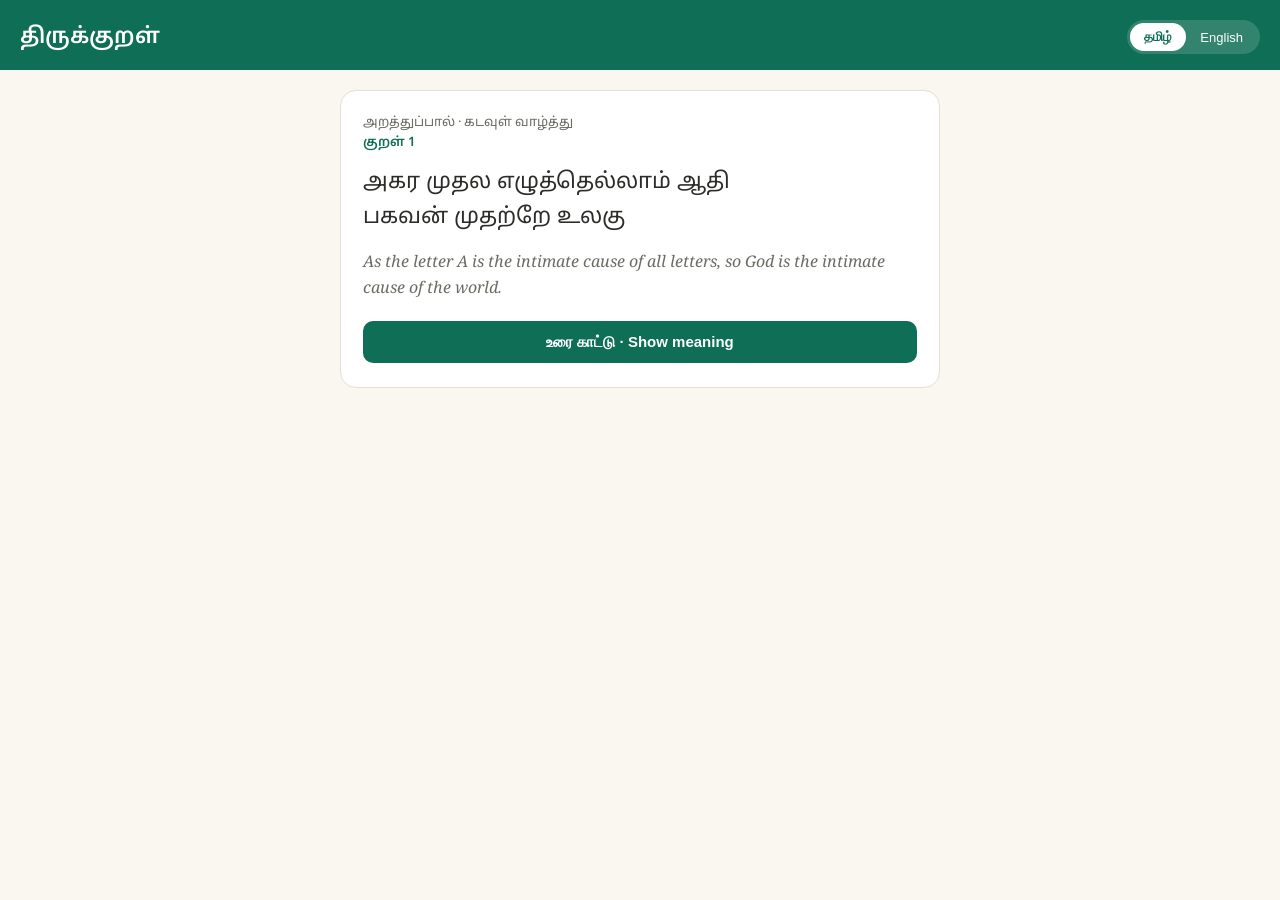
==== app/index.html @ 26f0f549 "Initial pilot: kural 1 with Tamil/English toggle" ====
<!DOCTYPE html>
<html lang="ta">
<head>
<meta charset="UTF-8">
<meta name="viewport" content="width=device-width, initial-scale=1, viewport-fit=cover">
<meta name="theme-color" content="#0F6E56">
<title>திருக்குறள் | Thirukkural</title>
<link rel="manifest" href="manifest.json">
<link rel="apple-touch-icon" href="icons/icon-192.png">
<meta name="apple-mobile-web-app-capable" content="yes">
<meta name="apple-mobile-web-app-status-bar-style" content="black-translucent">
<link rel="preconnect" href="https://fonts.googleapis.com">
<link rel="preconnect" href="https://fonts.gstatic.com" crossorigin>
<link href="https://fonts.googleapis.com/css2?family=Noto+Sans+Tamil:wght@400;600&family=Noto+Serif:ital@0;1&display=swap" rel="stylesheet">
<link rel="stylesheet" href="styles.css">
</head>
<body>

<header class="top-bar">
  <h1>திருக்குறள்</h1>
  <div class="lang-toggle" role="group" aria-label="Language">
    <button id="btn-ta" class="lang-btn active" data-lang="ta">தமிழ்</button>
    <button id="btn-en" class="lang-btn" data-lang="en">English</button>
  </div>
</header>

<main id="app">
  <p class="loading" id="loading">Loading today's kural…</p>
</main>

<template id="kural-template">
  <section class="kural-card">
    <p class="adhikaram"><span data-field="paal"></span> · <span data-field="adhikaram"></span></p>
    <p class="kural-number">குறள் <span data-field="id"></span></p>
    <pre class="kural-text" data-field="kural_ta"></pre>
    <pre class="transliteration" data-field="kural_transliteration" hidden></pre>
    <p class="translation" data-field="translation_en"></p>

    <button class="reveal-btn" id="show-core">உரை காட்டு · Show meaning</button>

    <div class="urai-block" id="urai-core-block" hidden>
      <h3 id="urai-core-heading">தெளிவுரை</h3>
      <p data-field="urai_core"></p>
      <button class="reveal-btn secondary" id="show-full">முழு உரை · Full commentary</button>
    </div>

    <div class="urai-block full" id="urai-full-block" hidden>
      <h3 id="urai-full-heading">பரிமேலழகர் உரை</h3>
      <p data-field="urai_full"></p>
    </div>
  </section>
</template>

<script src="app.js"></script>
</body>
</html>
---- app/styles.css ----
:root {
  --bg: #FAF7F0;
  --card: #FFFFFF;
  --ink: #2C2C2A;
  --muted: #6B6A63;
  --accent: #0F6E56;
  --accent-light: #E1F5EE;
  --border: #E4E0D4;
}

* { box-sizing: border-box; }

body {
  margin: 0;
  background: var(--bg);
  color: var(--ink);
  font-family: 'Noto Sans Tamil', system-ui, -apple-system, sans-serif;
  min-height: 100vh;
  padding-bottom: 40px;
}

.top-bar {
  display: flex;
  align-items: center;
  justify-content: space-between;
  padding: 20px max(20px, env(safe-area-inset-left)) 16px max(20px, env(safe-area-inset-right));
  background: var(--accent);
  color: #fff;
}

.top-bar h1 {
  margin: 0;
  font-size: 22px;
  font-weight: 600;
}

.lang-toggle {
  display: flex;
  background: rgba(255,255,255,0.15);
  border-radius: 20px;
  padding: 3px;
}

.lang-btn {
  border: none;
  background: transparent;
  color: #fff;
  padding: 6px 14px;
  border-radius: 16px;
  font-size: 13px;
  cursor: pointer;
}

.lang-btn.active {
  background: #fff;
  color: var(--accent);
  font-weight: 600;
}

main {
  max-width: 640px;
  margin: 0 auto;
  padding: 20px;
}

.loading {
  text-align: center;
  color: var(--muted);
  padding: 60px 0;
}

.kural-card {
  background: var(--card);
  border: 1px solid var(--border);
  border-radius: 16px;
  padding: 24px 22px;
}

.adhikaram {
  color: var(--muted);
  font-size: 13px;
  margin: 0 0 4px;
}

.kural-number {
  color: var(--accent);
  font-size: 13px;
  font-weight: 600;
  margin: 0 0 14px;
}

.kural-text {
  font-family: 'Noto Sans Tamil', sans-serif;
  font-size: 22px;
  line-height: 1.6;
  white-space: pre-wrap;
  margin: 0 0 14px;
}

.transliteration {
  font-family: 'Noto Serif', serif;
  font-style: italic;
  font-size: 15px;
  color: var(--accent);
  white-space: pre-wrap;
  margin: 0 0 14px;
}

.translation {
  font-family: 'Noto Serif', serif;
  font-style: italic;
  color: var(--muted);
  font-size: 16px;
  line-height: 1.6;
  margin: 0 0 20px;
}

.reveal-btn {
  display: block;
  width: 100%;
  padding: 12px;
  border: none;
  border-radius: 10px;
  background: var(--accent);
  color: #fff;
  font-size: 15px;
  font-weight: 600;
  cursor: pointer;
  margin-top: 8px;
}

.reveal-btn.secondary {
  background: transparent;
  color: var(--accent);
  border: 1px solid var(--accent);
}

.urai-block {
  margin-top: 18px;
  padding-top: 16px;
  border-top: 1px solid var(--border);
}

.urai-block h3 {
  font-size: 14px;
  color: var(--accent);
  margin: 0 0 8px;
}

.urai-block p {
  font-size: 16px;
  line-height: 1.7;
  margin: 0;
}

/* English mode: hide Tamil-specific labels, show simpler layout */
body.lang-en .ta-only { display: none; }
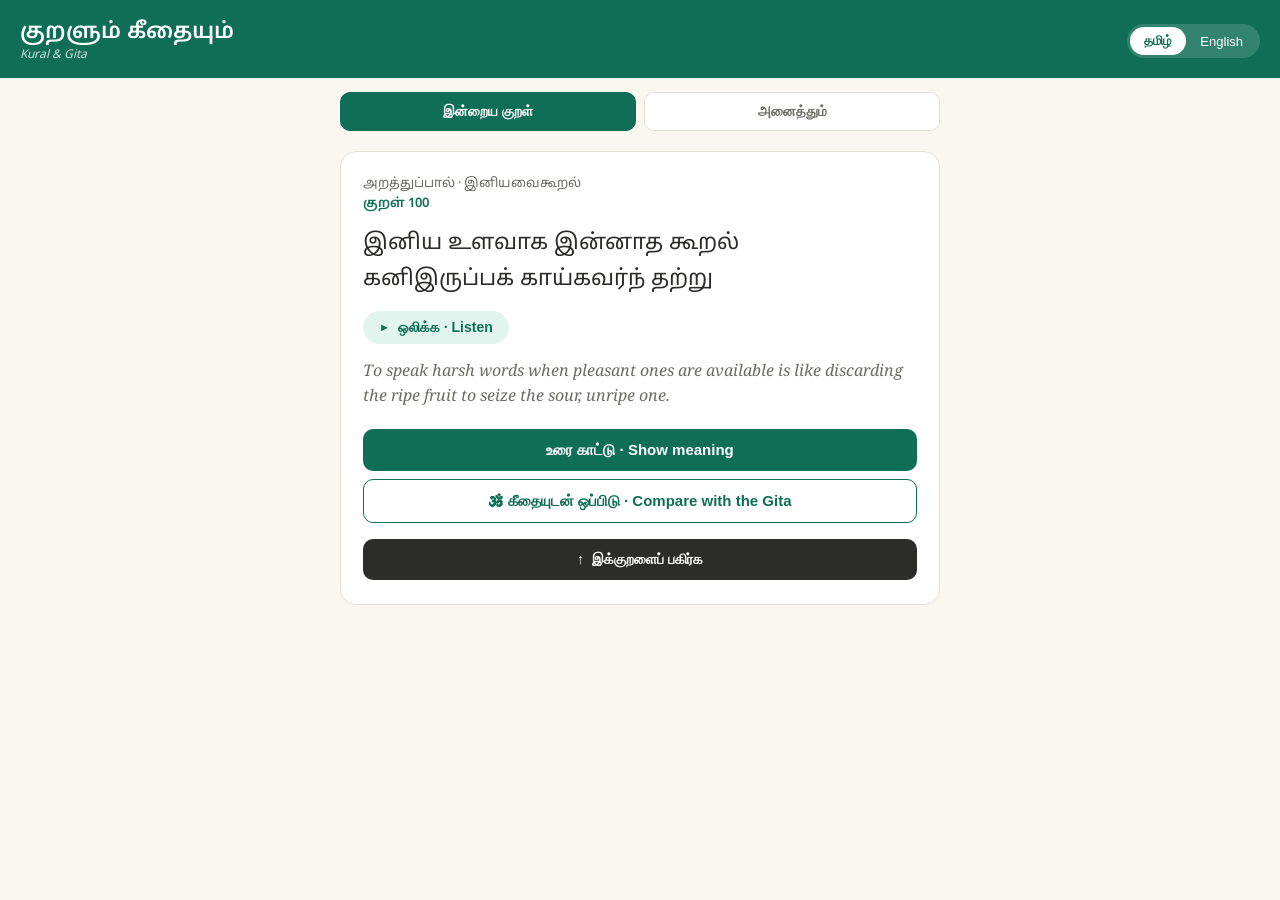
==== commit 7d878a2a: "Add Gita match badges, highlights, stats, rebrand to Kuralum Geethayum" ====
--- a/app/index.html
+++ b/app/index.html
@@ -4,11 +4,12 @@
 <meta charset="UTF-8">
 <meta name="viewport" content="width=device-width, initial-scale=1, viewport-fit=cover">
 <meta name="theme-color" content="#0F6E56">
-<title>திருக்குறள் | Thirukkural</title>
+<title>குறளும் கீதையும் | Kural & Gita</title>
 <link rel="manifest" href="manifest.json">
 <link rel="apple-touch-icon" href="icons/icon-192.png">
 <meta name="apple-mobile-web-app-capable" content="yes">
 <meta name="apple-mobile-web-app-status-bar-style" content="black-translucent">
+<meta name="apple-mobile-web-app-title" content="குறளும் கீதையும்">
 <link rel="preconnect" href="https://fonts.googleapis.com">
 <link rel="preconnect" href="https://fonts.gstatic.com" crossorigin>
 <link href="https://fonts.googleapis.com/css2?family=Noto+Sans+Tamil:wght@400;600&family=Noto+Serif:ital@0;1&display=swap" rel="stylesheet">
@@ -17,22 +18,34 @@
 <body>
 
 <header class="top-bar">
-  <h1>திருக்குறள்</h1>
+  <div class="brand">
+    <h1>குறளும் கீதையும்</h1>
+    <p class="tagline">Kural &amp; Gita</p>
+  </div>
   <div class="lang-toggle" role="group" aria-label="Language">
     <button id="btn-ta" class="lang-btn active" data-lang="ta">தமிழ்</button>
     <button id="btn-en" class="lang-btn" data-lang="en">English</button>
   </div>
 </header>
 
+<nav class="view-tabs" role="group" aria-label="View">
+  <button id="tab-today" class="view-tab active">Today</button>
+  <button id="tab-browse" class="view-tab">Browse All</button>
+</nav>
+
 <main id="app">
-  <p class="loading" id="loading">Loading today's kural…</p>
+  <p class="loading" id="loading">Loading…</p>
 </main>
 
 <template id="kural-template">
   <section class="kural-card">
-    <p class="adhikaram"><span data-field="paal"></span> · <span data-field="adhikaram"></span></p>
+    <button class="back-btn" id="back-to-list" hidden>&larr; Back to list</button>
+    <p class="adhikaram"><span data-field="paal"></span> &middot; <span data-field="adhikaram"></span></p>
     <p class="kural-number">குறள் <span data-field="id"></span></p>
     <pre class="kural-text" data-field="kural_ta"></pre>
+    <button class="play-btn" id="play-kural" aria-label="Play kural audio">
+      <span class="play-icon">&#9658;</span> <span id="play-label">ஒலிக்க · Listen</span>
+    </button>
     <pre class="transliteration" data-field="kural_transliteration" hidden></pre>
     <p class="translation" data-field="translation_en"></p>
 
@@ -48,7 +61,41 @@
       <h3 id="urai-full-heading">பரிமேலழகர் உரை</h3>
       <p data-field="urai_full"></p>
     </div>
+
+    <button class="reveal-btn secondary gita-btn" id="show-gita">🕉 கீதையுடன் ஒப்பிடு · Compare with the Gita</button>
+
+    <div class="gita-block" id="gita-block" hidden>
+      <div class="gita-header-row">
+        <h3 id="gita-heading">Bhagavad Gita Parallel</h3>
+        <span class="match-badge" id="match-badge"></span>
+      </div>
+      <p class="gita-ref" data-field="gita_ref"></p>
+      <p class="gita-verse" data-field="gita_verse_translit"></p>
+      <p class="gita-verse-en" data-field="gita_verse_en"></p>
+      <p class="gita-note" data-field="gita_note"></p>
+    </div>
+
+    <button class="share-btn" id="share-kural">
+      <span>&#8593;</span> <span id="share-label">Share this kural</span>
+    </button>
   </section>
+</template>
+
+<template id="list-item-template">
+  <button class="kural-list-item">
+    <span class="list-item-number"></span>
+    <span class="list-item-text"></span>
+  </button>
+</template>
+
+<template id="adhikaram-group-template">
+  <details class="adhikaram-group">
+    <summary>
+      <span class="adhikaram-group-title"></span>
+      <span class="adhikaram-group-range"></span>
+    </summary>
+    <div class="adhikaram-group-items"></div>
+  </details>
 </template>
 
 <script src="app.js"></script>
--- a/app/styles.css
+++ b/app/styles.css
@@ -23,9 +23,23 @@
   display: flex;
   align-items: center;
   justify-content: space-between;
-  padding: 20px max(20px, env(safe-area-inset-left)) 16px max(20px, env(safe-area-inset-right));
+  padding: max(20px, env(safe-area-inset-top)) max(20px, env(safe-area-inset-right)) 16px max(20px, env(safe-area-inset-left));
   background: var(--accent);
   color: #fff;
+}
+
+.brand h1 {
+  margin: 0;
+  font-size: 20px;
+  font-weight: 600;
+  line-height: 1.2;
+}
+
+.brand .tagline {
+  margin: 2px 0 0;
+  font-size: 12px;
+  opacity: 0.8;
+  font-style: italic;
 }
 
 .top-bar h1 {
@@ -63,6 +77,284 @@
   padding: 20px;
 }
 
+.view-tabs {
+  display: flex;
+  max-width: 640px;
+  margin: 0 auto;
+  padding: 0 20px;
+  gap: 8px;
+  padding-top: 14px;
+}
+
+.view-tab {
+  flex: 1;
+  padding: 10px;
+  border: 1px solid var(--border);
+  background: var(--card);
+  color: var(--muted);
+  border-radius: 10px;
+  font-size: 14px;
+  font-weight: 600;
+  cursor: pointer;
+}
+
+.view-tab.active {
+  background: var(--accent);
+  color: #fff;
+  border-color: var(--accent);
+}
+
+.back-btn {
+  background: none;
+  border: none;
+  color: var(--accent);
+  font-size: 14px;
+  font-weight: 600;
+  padding: 0 0 14px;
+  cursor: pointer;
+}
+
+.back-btn[hidden] {
+  display: none;
+}
+
+.back-btn:not([hidden]) {
+  display: block;
+}
+
+.search-wrap {
+  margin-bottom: 16px;
+}
+
+.gita-header-row {
+  display: flex;
+  align-items: center;
+  justify-content: space-between;
+  margin-bottom: 8px;
+}
+
+.gita-header-row h3 { margin: 0; }
+
+.match-badge {
+  font-size: 11px;
+  font-weight: 600;
+  padding: 3px 10px;
+  border-radius: 20px;
+  white-space: nowrap;
+}
+
+.match-badge.direct {
+  background: #FFF0D6;
+  color: #8A4B14;
+  border: 1px solid #E8C39E;
+}
+
+.match-badge.close {
+  background: var(--accent-light);
+  color: var(--accent);
+  border: 1px solid #B9DFD2;
+}
+
+.match-badge.thematic {
+  background: #F1EFE8;
+  color: #5F5E5A;
+  border: 1px solid #D3D1C7;
+}
+
+.stats-bar {
+  display: flex;
+  flex-wrap: wrap;
+  gap: 8px;
+  margin-bottom: 16px;
+}
+
+.stat-pill {
+  flex: 1;
+  min-width: 78px;
+  background: var(--card);
+  border: 1px solid var(--border);
+  border-radius: 10px;
+  padding: 10px 8px;
+  text-align: center;
+}
+
+.stat-pill .stat-num {
+  display: block;
+  font-size: 18px;
+  font-weight: 600;
+  color: var(--accent);
+}
+
+.stat-pill .stat-label {
+  display: block;
+  font-size: 10px;
+  color: var(--muted);
+  margin-top: 2px;
+}
+
+.highlights-group {
+  background: #FFF7EC;
+  border: 1px solid #E8C39E;
+  border-radius: 12px;
+  overflow: hidden;
+  margin-bottom: 16px;
+}
+
+.highlights-group summary {
+  display: flex;
+  align-items: center;
+  padding: 14px 16px;
+  cursor: pointer;
+  font-weight: 600;
+  font-size: 14px;
+  color: #8A4B14;
+  list-style: none;
+}
+
+.highlights-group summary::-webkit-details-marker { display: none; }
+
+.highlights-group summary::before {
+  content: '\2728';
+  margin-right: 8px;
+  font-size: 13px;
+}
+
+.highlights-items {
+  display: flex;
+  flex-direction: column;
+  gap: 8px;
+  padding: 0 12px 12px;
+}
+
+.highlight-item {
+  display: flex;
+  align-items: center;
+  gap: 10px;
+  text-align: left;
+  background: #fff;
+  border: 1px solid #E8C39E;
+  border-radius: 10px;
+  padding: 10px 14px;
+  cursor: pointer;
+  font-family: 'Noto Sans Tamil', sans-serif;
+  font-size: 13px;
+  color: var(--ink);
+}
+
+.highlight-item .hl-num {
+  flex-shrink: 0;
+  background: #FFF0D6;
+  color: #8A4B14;
+  font-weight: 600;
+  font-size: 12px;
+  border-radius: 8px;
+  padding: 3px 7px;
+}
+
+.search-input {
+  width: 100%;
+  padding: 12px 16px;
+  border: 1px solid var(--border);
+  border-radius: 10px;
+  font-size: 15px;
+  font-family: 'Noto Sans Tamil', sans-serif;
+  background: var(--card);
+  color: var(--ink);
+}
+
+.search-input:focus {
+  outline: none;
+  border-color: var(--accent);
+}
+
+.kural-list {
+  display: flex;
+  flex-direction: column;
+  gap: 10px;
+}
+
+.adhikaram-group {
+  background: var(--card);
+  border: 1px solid var(--border);
+  border-radius: 12px;
+  overflow: hidden;
+}
+
+.adhikaram-group summary {
+  display: flex;
+  align-items: center;
+  padding: 14px 16px;
+  cursor: pointer;
+  font-family: 'Noto Sans Tamil', sans-serif;
+  font-weight: 600;
+  font-size: 15px;
+  color: var(--ink);
+  list-style: none;
+}
+
+.adhikaram-group-range {
+  margin-left: auto;
+  padding-left: 12px;
+}
+
+.adhikaram-group summary::-webkit-details-marker { display: none; }
+
+.adhikaram-group summary::before {
+  content: '\25B8';
+  color: var(--accent);
+  margin-right: 8px;
+  font-size: 12px;
+  transition: transform 0.15s;
+}
+
+.adhikaram-group[open] summary::before {
+  transform: rotate(90deg);
+}
+
+.adhikaram-group-range {
+  font-size: 12px;
+  font-weight: 400;
+  color: var(--muted);
+}
+
+.adhikaram-group-items {
+  display: flex;
+  flex-direction: column;
+  gap: 8px;
+  padding: 0 12px 12px;
+}
+
+.kural-list-item {
+  display: flex;
+  align-items: flex-start;
+  gap: 12px;
+  text-align: left;
+  background: var(--card);
+  border: 1px solid var(--border);
+  border-radius: 12px;
+  padding: 14px 16px;
+  cursor: pointer;
+  font-family: 'Noto Sans Tamil', sans-serif;
+}
+
+.list-item-number {
+  flex-shrink: 0;
+  background: var(--accent-light);
+  color: var(--accent);
+  font-weight: 600;
+  font-size: 13px;
+  border-radius: 8px;
+  padding: 3px 8px;
+  min-width: 24px;
+  text-align: center;
+}
+
+.list-item-text {
+  font-size: 15px;
+  line-height: 1.5;
+  color: var(--ink);
+}
+
 .loading {
   text-align: center;
   color: var(--muted);
@@ -74,6 +366,81 @@
   border: 1px solid var(--border);
   border-radius: 16px;
   padding: 24px 22px;
+}
+
+@keyframes cardEnter {
+  from { opacity: 0; transform: translateY(14px); }
+  to { opacity: 1; transform: translateY(0); }
+}
+
+.card-enter {
+  animation: cardEnter 0.45s ease-out;
+}
+
+.gita-btn {
+  background: transparent;
+  color: #B5651D;
+  border: 1px solid #E8C39E;
+  margin-top: 18px;
+}
+
+.gita-block {
+  margin-top: 14px;
+  padding: 16px;
+  background: #FFF7EC;
+  border: 1px solid #E8C39E;
+  border-radius: 12px;
+}
+
+.gita-block h3 {
+  margin: 0 0 8px;
+  font-size: 14px;
+  color: #B5651D;
+}
+
+.gita-ref {
+  font-weight: 600;
+  font-size: 14px;
+  margin: 0 0 6px;
+  color: var(--ink);
+}
+
+.gita-verse {
+  font-style: italic;
+  font-size: 15px;
+  color: #8A4B14;
+  margin: 0 0 6px;
+}
+
+.gita-verse-en {
+  font-size: 14px;
+  color: var(--muted);
+  margin: 0 0 10px;
+}
+
+.gita-note {
+  font-size: 14px;
+  line-height: 1.6;
+  margin: 0;
+  border-top: 1px dashed #E8C39E;
+  padding-top: 10px;
+}
+
+.share-btn {
+  display: flex;
+  align-items: center;
+  justify-content: center;
+  gap: 8px;
+  width: 100%;
+  margin-top: 16px;
+  padding: 12px;
+  background: var(--ink);
+  color: #fff;
+  border: none;
+  border-radius: 10px;
+  font-size: 14px;
+  font-weight: 600;
+  cursor: pointer;
 }
 
 .adhikaram {
@@ -95,6 +462,30 @@
   line-height: 1.6;
   white-space: pre-wrap;
   margin: 0 0 14px;
+}
+
+.play-btn {
+  display: inline-flex;
+  align-items: center;
+  gap: 8px;
+  background: var(--accent-light);
+  color: var(--accent);
+  border: none;
+  border-radius: 20px;
+  padding: 8px 16px;
+  font-size: 14px;
+  font-weight: 600;
+  cursor: pointer;
+  margin-bottom: 14px;
+}
+
+.play-btn.playing {
+  background: var(--accent);
+  color: #fff;
+}
+
+.play-icon {
+  font-size: 11px;
 }
 
 .transliteration {
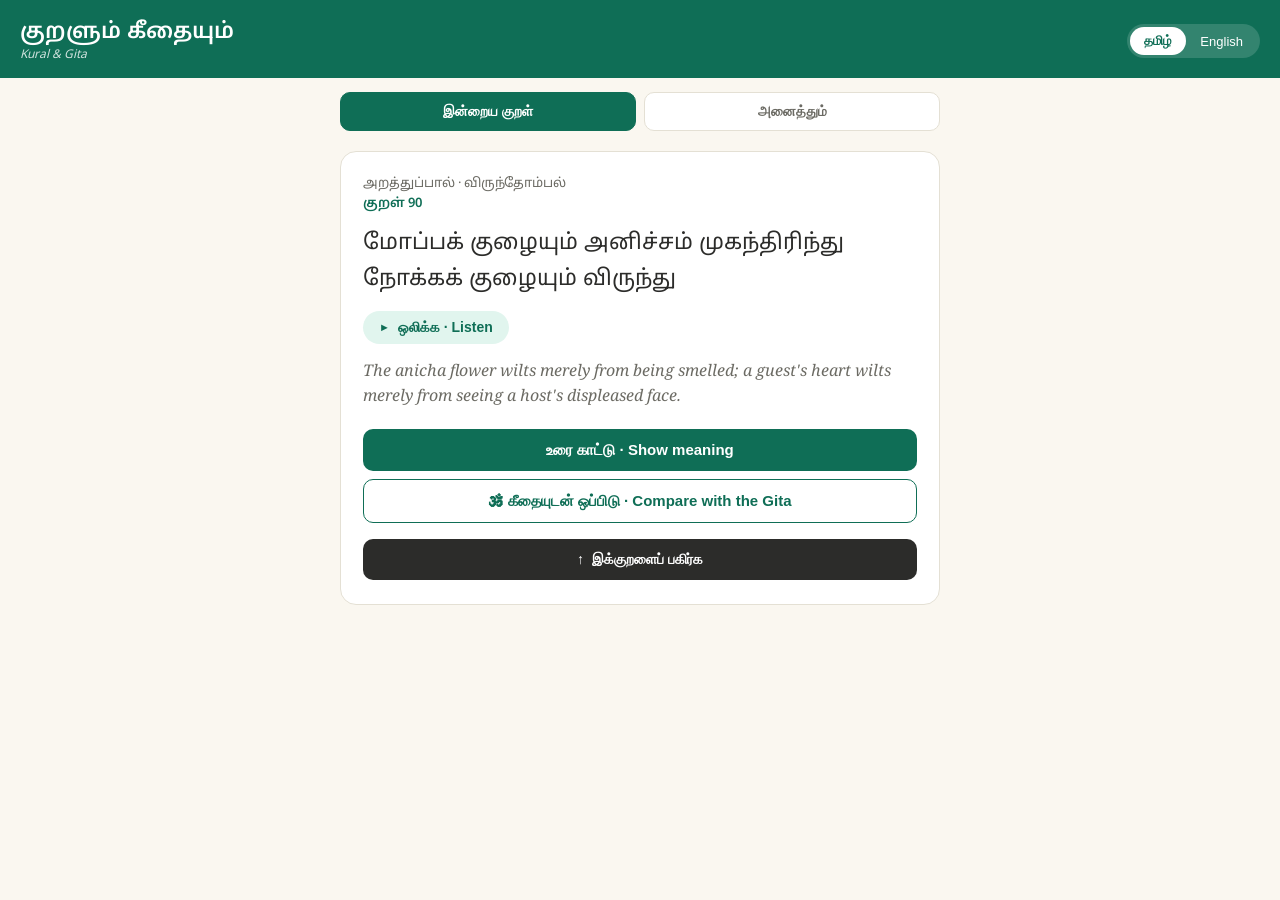
==== commit 9ef5c87c: "120 kurals complete — batch (91–120) finished" ====
--- a/app/index.html
+++ b/app/index.html
@@ -71,6 +71,10 @@
       </div>
       <p class="gita-ref" data-field="gita_ref"></p>
       <p class="gita-verse" data-field="gita_verse_translit"></p>
+      <p class="gita-verse-ta" data-field="gita_verse_ta_script" hidden></p>
+      <button class="gita-play-btn" id="play-gita" aria-label="Play Gita verse audio">
+        <span class="play-icon">&#9658;</span> <span id="gita-play-label">Listen</span>
+      </button>
       <p class="gita-verse-en" data-field="gita_verse_en"></p>
       <p class="gita-note" data-field="gita_note"></p>
     </div>
--- a/app/styles.css
+++ b/app/styles.css
@@ -398,6 +398,34 @@
   color: #B5651D;
 }
 
+.gita-verse-ta {
+  font-family: 'Noto Sans Tamil', sans-serif;
+  font-size: 15px;
+  color: #8A4B14;
+  margin: 0 0 10px;
+  line-height: 1.6;
+}
+
+.gita-play-btn {
+  display: inline-flex;
+  align-items: center;
+  gap: 6px;
+  background: #FFF0D6;
+  color: #8A4B14;
+  border: none;
+  border-radius: 16px;
+  padding: 6px 14px;
+  font-size: 13px;
+  font-weight: 600;
+  cursor: pointer;
+  margin-bottom: 12px;
+}
+
+.gita-play-btn.playing {
+  background: #B5651D;
+  color: #fff;
+}
+
 .gita-ref {
   font-weight: 600;
   font-size: 14px;
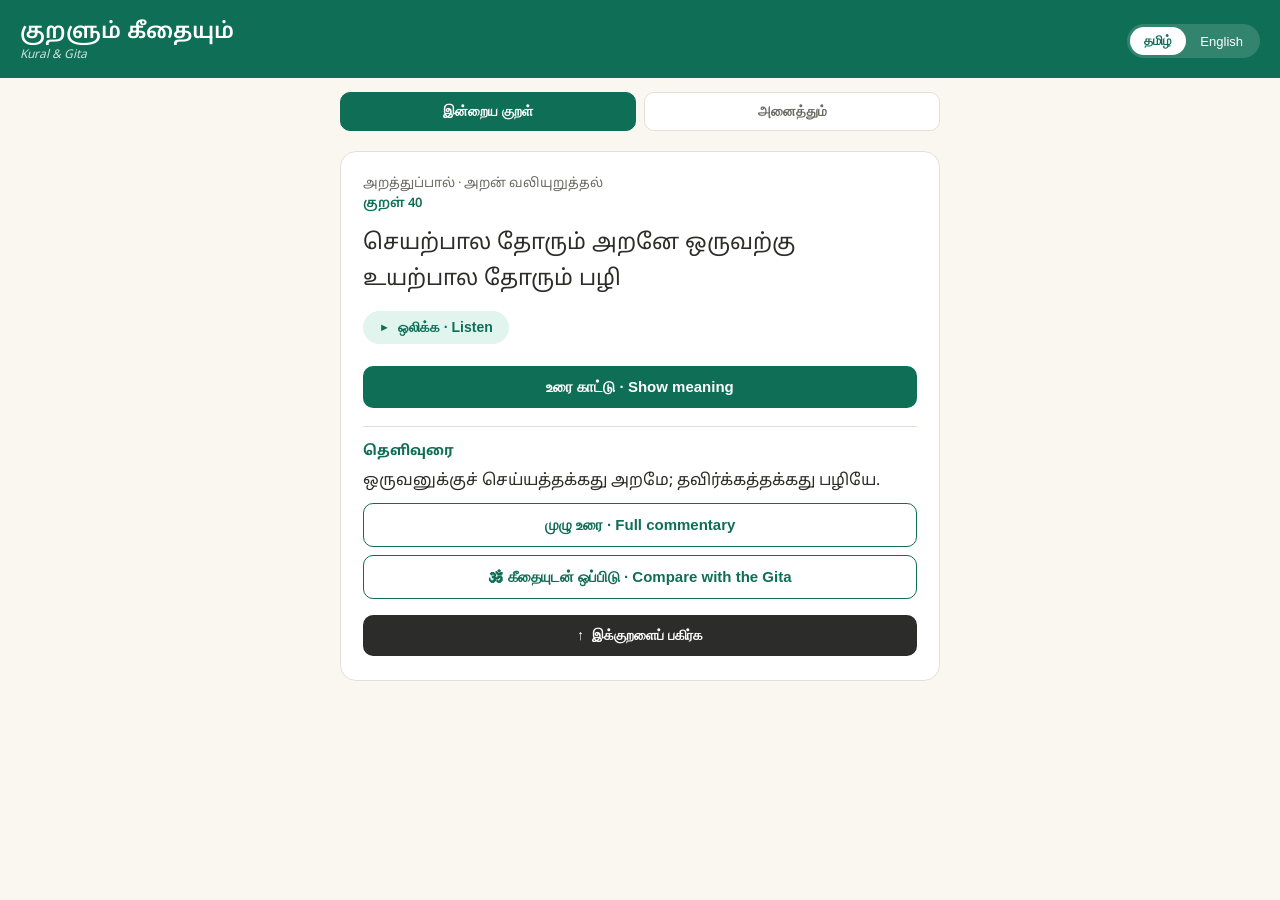
==== commit c5a91851: "Adhikarams 26-30 + Tamil-only mode + English match highlighting" ====
--- a/app/index.html
+++ b/app/index.html
@@ -12,7 +12,7 @@
 <meta name="apple-mobile-web-app-title" content="குறளும் கீதையும்">
 <link rel="preconnect" href="https://fonts.googleapis.com">
 <link rel="preconnect" href="https://fonts.gstatic.com" crossorigin>
-<link href="https://fonts.googleapis.com/css2?family=Noto+Sans+Tamil:wght@400;600&family=Noto+Serif:ital@0;1&display=swap" rel="stylesheet">
+<link href="https://fonts.googleapis.com/css2?family=Noto+Sans+Tamil:wght@400;600&family=Noto+Serif:ital@0;1&family=Noto+Sans+Devanagari:wght@400;600&display=swap" rel="stylesheet">
 <link rel="stylesheet" href="styles.css">
 </head>
 <body>
@@ -47,7 +47,7 @@
       <span class="play-icon">&#9658;</span> <span id="play-label">ஒலிக்க · Listen</span>
     </button>
     <pre class="transliteration" data-field="kural_transliteration" hidden></pre>
-    <p class="translation" data-field="translation_en"></p>
+    <p class="translation" data-field="translation_en" id="translation-en-block"></p>
 
     <button class="reveal-btn" id="show-core">உரை காட்டு · Show meaning</button>
 
@@ -70,12 +70,14 @@
         <span class="match-badge" id="match-badge"></span>
       </div>
       <p class="gita-ref" data-field="gita_ref"></p>
-      <p class="gita-verse" data-field="gita_verse_translit"></p>
-      <p class="gita-verse-ta" data-field="gita_verse_ta_script" hidden></p>
+      <p class="gita-verse" data-field="gita_verse_translit" id="gita-verse-romanized"></p>
+      <p class="gita-verse-ta" data-field="gita_verse_ta_script" id="gita-verse-tascript" hidden></p>
+      <p class="gita-verse-sa" data-field="gita_verse_sa_devanagari" id="gita-verse-devanagari" hidden></p>
       <button class="gita-play-btn" id="play-gita" aria-label="Play Gita verse audio">
         <span class="play-icon">&#9658;</span> <span id="gita-play-label">Listen</span>
       </button>
-      <p class="gita-verse-en" data-field="gita_verse_en"></p>
+      <p class="gita-verse-en" data-field="gita_verse_en" id="gita-meaning-en"></p>
+      <p class="gita-verse-en" data-field="gita_verse_meaning_ta" id="gita-meaning-ta" hidden></p>
       <p class="gita-note" data-field="gita_note"></p>
     </div>
 
--- a/app/styles.css
+++ b/app/styles.css
@@ -144,9 +144,11 @@
 }
 
 .match-badge.direct {
-  background: #FFF0D6;
+  background: #FFE3B0;
   color: #8A4B14;
-  border: 1px solid #E8C39E;
+  border: 1.5px solid #D9A441;
+  font-weight: 700;
+  box-shadow: 0 0 0 2px rgba(217, 164, 65, 0.15);
 }
 
 .match-badge.close {
@@ -159,6 +161,22 @@
   background: #F1EFE8;
   color: #5F5E5A;
   border: 1px solid #D3D1C7;
+}
+
+.gita-block.strength-direct {
+  border: 2px solid #D9A441;
+  background: #FFF9EE;
+}
+
+.gita-block.strength-direct .gita-verse,
+.gita-block.strength-direct .gita-verse-sa {
+  font-weight: 700;
+  color: #7A4109;
+}
+
+.gita-block.strength-close .gita-verse,
+.gita-block.strength-close .gita-verse-sa {
+  font-weight: 600;
 }
 
 .stats-bar {
@@ -406,6 +424,14 @@
   line-height: 1.6;
 }
 
+.gita-verse-sa {
+  font-family: 'Noto Sans Devanagari', sans-serif;
+  font-size: 16px;
+  color: #8A4B14;
+  margin: 0 0 10px;
+  line-height: 1.7;
+}
+
 .gita-play-btn {
   display: inline-flex;
   align-items: center;
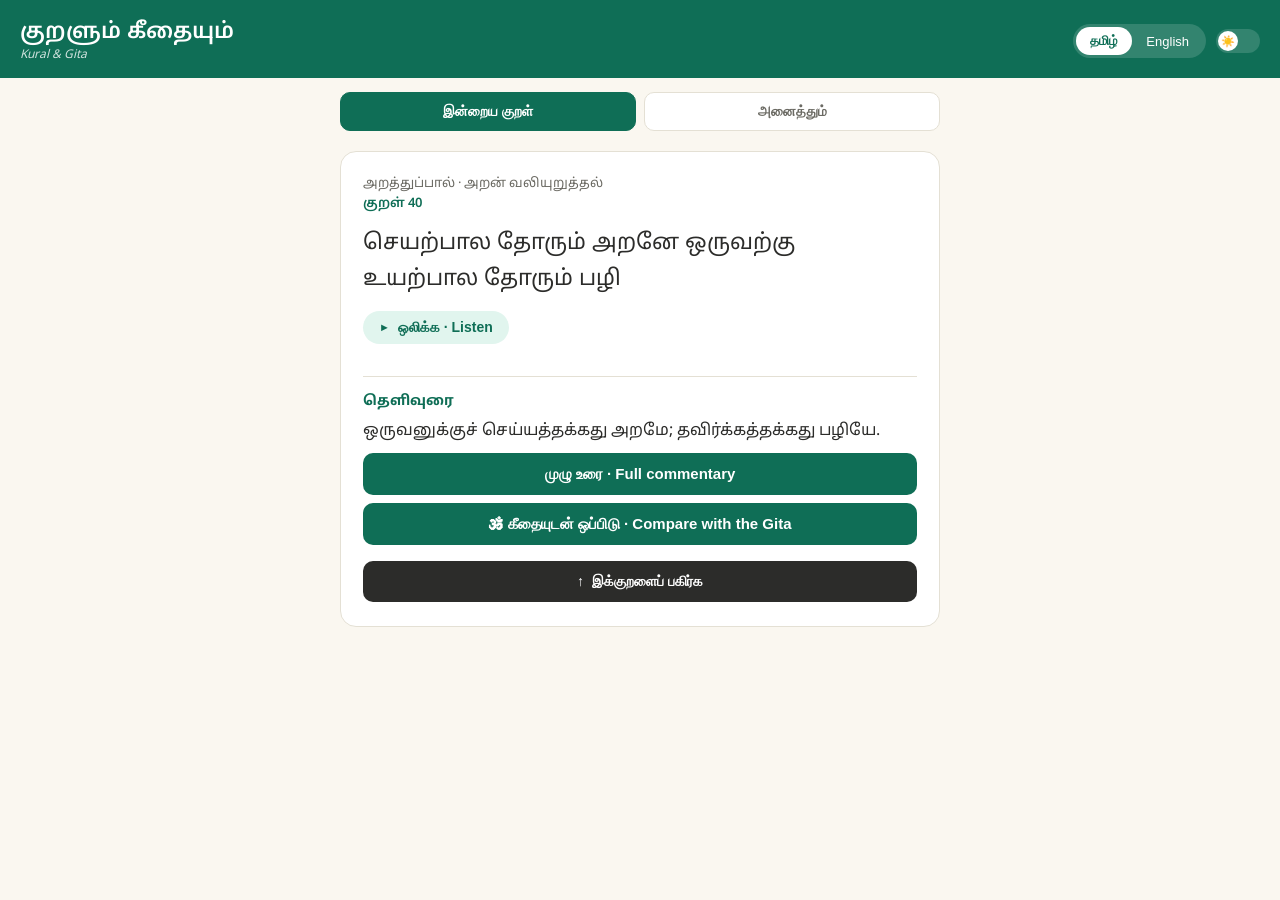
==== commit 23dd7d73: "Add site-wide dark mode with header toggle Introduces a dark theme derived from the existing teal/am" ====
--- a/app/index.html
+++ b/app/index.html
@@ -4,6 +4,13 @@
 <meta charset="UTF-8">
 <meta name="viewport" content="width=device-width, initial-scale=1, viewport-fit=cover">
 <meta name="theme-color" content="#0F6E56">
+<script>
+(function () {
+  var stored = localStorage.getItem('theme');
+  var theme = stored || (window.matchMedia('(prefers-color-scheme: dark)').matches ? 'dark' : 'light');
+  document.documentElement.setAttribute('data-theme', theme);
+})();
+</script>
 <title>குறளும் கீதையும் | Kural & Gita</title>
 <link rel="manifest" href="manifest.json">
 <link rel="apple-touch-icon" href="icons/icon-192.png">
@@ -22,9 +29,16 @@
     <h1>குறளும் கீதையும்</h1>
     <p class="tagline">Kural &amp; Gita</p>
   </div>
-  <div class="lang-toggle" role="group" aria-label="Language">
-    <button id="btn-ta" class="lang-btn active" data-lang="ta">தமிழ்</button>
-    <button id="btn-en" class="lang-btn" data-lang="en">English</button>
+  <div class="header-controls">
+    <div class="lang-toggle" role="group" aria-label="Language">
+      <button id="btn-ta" class="lang-btn active" data-lang="ta">தமிழ்</button>
+      <button id="btn-en" class="lang-btn" data-lang="en">English</button>
+    </div>
+    <button id="theme-toggle" class="theme-toggle" role="switch" aria-checked="false" aria-label="Switch to dark mode">
+      <span class="theme-toggle-track">
+        <span class="theme-toggle-thumb">☀️</span>
+      </span>
+    </button>
   </div>
 </header>
 
--- a/app/styles.css
+++ b/app/styles.css
@@ -6,6 +6,62 @@
   --accent: #0F6E56;
   --accent-light: #E1F5EE;
   --border: #E4E0D4;
+  --accent-strong: #0F6E56;
+  --share-bg: var(--ink);
+  --share-fg: #fff;
+
+  --gita-badge-direct-bg: #FFE3B0;
+  --gita-badge-direct-fg: #8A4B14;
+  --gita-badge-direct-border: #D9A441;
+
+  --gita-badge-thematic-bg: #F1EFE8;
+  --gita-badge-thematic-fg: #5F5E5A;
+  --gita-badge-thematic-border: #D3D1C7;
+
+  --gita-block-bg: #FFF7EC;
+  --gita-block-border: #E8C39E;
+  --gita-block-strong-bg: #FFF9EE;
+  --gita-text-strong: #8A4B14;
+  --gita-text-stronger: #7A4109;
+  --gita-highlight: #B5651D;
+
+  --gita-chip-bg: #FFF0D6;
+  --gita-chip-fg: #8A4B14;
+  --gita-chip-playing-bg: #B5651D;
+  --gita-chip-playing-fg: #fff;
+}
+
+html[data-theme="dark"] {
+  --bg: #161512;
+  --card: #211F1B;
+  --ink: #F0EDE4;
+  --muted: #A6A399;
+  --accent: #3DBFA0;
+  --accent-light: #1B3B33;
+  --border: #3A3730;
+  --accent-strong: #0B5443;
+  --share-bg: #2E2B24;
+  --share-fg: #F0EDE4;
+
+  --gita-badge-direct-bg: #4A3216;
+  --gita-badge-direct-fg: #F5C97A;
+  --gita-badge-direct-border: #B5843A;
+
+  --gita-badge-thematic-bg: #2A2925;
+  --gita-badge-thematic-fg: #B8B5AB;
+  --gita-badge-thematic-border: #454239;
+
+  --gita-block-bg: #241C12;
+  --gita-block-border: #5C4526;
+  --gita-block-strong-bg: #2E2210;
+  --gita-text-strong: #E8B979;
+  --gita-text-stronger: #F0C387;
+  --gita-highlight: #D9924A;
+
+  --gita-chip-bg: #3D2C13;
+  --gita-chip-fg: #F0C387;
+  --gita-chip-playing-bg: #D9924A;
+  --gita-chip-playing-fg: #241C12;
 }
 
 * { box-sizing: border-box; }
@@ -24,7 +80,7 @@
   align-items: center;
   justify-content: space-between;
   padding: max(20px, env(safe-area-inset-top)) max(20px, env(safe-area-inset-right)) 16px max(20px, env(safe-area-inset-left));
-  background: var(--accent);
+  background: var(--accent-strong);
   color: #fff;
 }
 
@@ -48,11 +104,53 @@
   font-weight: 600;
 }
 
+.header-controls {
+  display: flex;
+  align-items: center;
+  gap: 10px;
+}
+
 .lang-toggle {
   display: flex;
   background: rgba(255,255,255,0.15);
   border-radius: 20px;
   padding: 3px;
+}
+
+.theme-toggle {
+  border: none;
+  background: transparent;
+  padding: 0;
+  cursor: pointer;
+  flex-shrink: 0;
+}
+
+.theme-toggle-track {
+  display: flex;
+  align-items: center;
+  width: 44px;
+  height: 24px;
+  padding: 2px;
+  background: rgba(255,255,255,0.15);
+  border-radius: 20px;
+  transition: background 0.2s;
+}
+
+.theme-toggle-thumb {
+  display: flex;
+  align-items: center;
+  justify-content: center;
+  width: 20px;
+  height: 20px;
+  border-radius: 50%;
+  background: #fff;
+  font-size: 11px;
+  line-height: 1;
+  transition: transform 0.2s;
+}
+
+.theme-toggle[aria-checked="true"] .theme-toggle-thumb {
+  transform: translateX(20px);
 }
 
 .lang-btn {
@@ -67,7 +165,7 @@
 
 .lang-btn.active {
   background: #fff;
-  color: var(--accent);
+  color: var(--accent-strong);
   font-weight: 600;
 }
 
@@ -99,9 +197,9 @@
 }
 
 .view-tab.active {
-  background: var(--accent);
+  background: var(--accent-strong);
   color: #fff;
-  border-color: var(--accent);
+  border-color: var(--accent-strong);
 }
 
 .back-btn {
@@ -144,9 +242,9 @@
 }
 
 .match-badge.direct {
-  background: #FFE3B0;
-  color: #8A4B14;
-  border: 1.5px solid #D9A441;
+  background: var(--gita-badge-direct-bg);
+  color: var(--gita-badge-direct-fg);
+  border: 1.5px solid var(--gita-badge-direct-border);
   font-weight: 700;
   box-shadow: 0 0 0 2px rgba(217, 164, 65, 0.15);
 }
@@ -158,20 +256,20 @@
 }
 
 .match-badge.thematic {
-  background: #F1EFE8;
-  color: #5F5E5A;
-  border: 1px solid #D3D1C7;
+  background: var(--gita-badge-thematic-bg);
+  color: var(--gita-badge-thematic-fg);
+  border: 1px solid var(--gita-badge-thematic-border);
 }
 
 .gita-block.strength-direct {
-  border: 2px solid #D9A441;
-  background: #FFF9EE;
+  border: 2px solid var(--gita-badge-direct-border);
+  background: var(--gita-block-strong-bg);
 }
 
 .gita-block.strength-direct .gita-verse,
 .gita-block.strength-direct .gita-verse-sa {
   font-weight: 700;
-  color: #7A4109;
+  color: var(--gita-text-stronger);
 }
 
 .gita-block.strength-close .gita-verse,
@@ -211,8 +309,8 @@
 }
 
 .highlights-group {
-  background: #FFF7EC;
-  border: 1px solid #E8C39E;
+  background: var(--gita-block-bg);
+  border: 1px solid var(--gita-block-border);
   border-radius: 12px;
   overflow: hidden;
   margin-bottom: 16px;
@@ -225,7 +323,7 @@
   cursor: pointer;
   font-weight: 600;
   font-size: 14px;
-  color: #8A4B14;
+  color: var(--gita-text-strong);
   list-style: none;
 }
 
@@ -249,8 +347,8 @@
   align-items: center;
   gap: 10px;
   text-align: left;
-  background: #fff;
-  border: 1px solid #E8C39E;
+  background: var(--card);
+  border: 1px solid var(--gita-block-border);
   border-radius: 10px;
   padding: 10px 14px;
   cursor: pointer;
@@ -261,8 +359,8 @@
 
 .highlight-item .hl-num {
   flex-shrink: 0;
-  background: #FFF0D6;
-  color: #8A4B14;
+  background: var(--gita-chip-bg);
+  color: var(--gita-chip-fg);
   font-weight: 600;
   font-size: 12px;
   border-radius: 8px;
@@ -396,30 +494,30 @@
 }
 
 .gita-btn {
-  background: transparent;
-  color: #B5651D;
-  border: 1px solid #E8C39E;
+  background: var(--accent-strong);
+  color: #fff;
+  border: none;
   margin-top: 18px;
 }
 
 .gita-block {
   margin-top: 14px;
   padding: 16px;
-  background: #FFF7EC;
-  border: 1px solid #E8C39E;
+  background: var(--gita-block-bg);
+  border: 1px solid var(--gita-block-border);
   border-radius: 12px;
 }
 
 .gita-block h3 {
   margin: 0 0 8px;
   font-size: 14px;
-  color: #B5651D;
+  color: var(--gita-highlight);
 }
 
 .gita-verse-ta {
   font-family: 'Noto Sans Tamil', sans-serif;
   font-size: 15px;
-  color: #8A4B14;
+  color: var(--gita-text-strong);
   margin: 0 0 10px;
   line-height: 1.6;
 }
@@ -427,17 +525,23 @@
 .gita-verse-sa {
   font-family: 'Noto Sans Devanagari', sans-serif;
   font-size: 16px;
-  color: #8A4B14;
+  color: var(--gita-text-strong);
   margin: 0 0 10px;
   line-height: 1.7;
 }
 
+.gita-highlight {
+  font-weight: 800;
+  color: var(--gita-highlight);
+  border-bottom: 2px solid var(--gita-badge-direct-border);
+}
+
 .gita-play-btn {
   display: inline-flex;
   align-items: center;
   gap: 6px;
-  background: #FFF0D6;
-  color: #8A4B14;
+  background: var(--gita-chip-bg);
+  color: var(--gita-chip-fg);
   border: none;
   border-radius: 16px;
   padding: 6px 14px;
@@ -448,8 +552,8 @@
 }
 
 .gita-play-btn.playing {
-  background: #B5651D;
-  color: #fff;
+  background: var(--gita-chip-playing-bg);
+  color: var(--gita-chip-playing-fg);
 }
 
 .gita-ref {
@@ -462,7 +566,7 @@
 .gita-verse {
   font-style: italic;
   font-size: 15px;
-  color: #8A4B14;
+  color: var(--gita-text-strong);
   margin: 0 0 6px;
 }
 
@@ -476,7 +580,7 @@
   font-size: 14px;
   line-height: 1.6;
   margin: 0;
-  border-top: 1px dashed #E8C39E;
+  border-top: 1px dashed var(--gita-block-border);
   padding-top: 10px;
 }
 
@@ -488,8 +592,8 @@
   width: 100%;
   margin-top: 16px;
   padding: 12px;
-  background: var(--ink);
-  color: #fff;
+  background: var(--share-bg);
+  color: var(--share-fg);
   border: none;
   border-radius: 10px;
   font-size: 14px;
@@ -534,7 +638,7 @@
 }
 
 .play-btn.playing {
-  background: var(--accent);
+  background: var(--accent-strong);
   color: #fff;
 }
 
@@ -561,12 +665,11 @@
 }
 
 .reveal-btn {
-  display: block;
   width: 100%;
   padding: 12px;
   border: none;
   border-radius: 10px;
-  background: var(--accent);
+  background: var(--accent-strong);
   color: #fff;
   font-size: 15px;
   font-weight: 600;
@@ -574,10 +677,18 @@
   margin-top: 8px;
 }
 
+.reveal-btn[hidden] {
+  display: none;
+}
+
+.reveal-btn:not([hidden]) {
+  display: block;
+}
+
 .reveal-btn.secondary {
-  background: transparent;
-  color: var(--accent);
-  border: 1px solid var(--accent);
+  background: var(--accent-strong);
+  color: #fff;
+  border: none;
 }
 
 .urai-block {
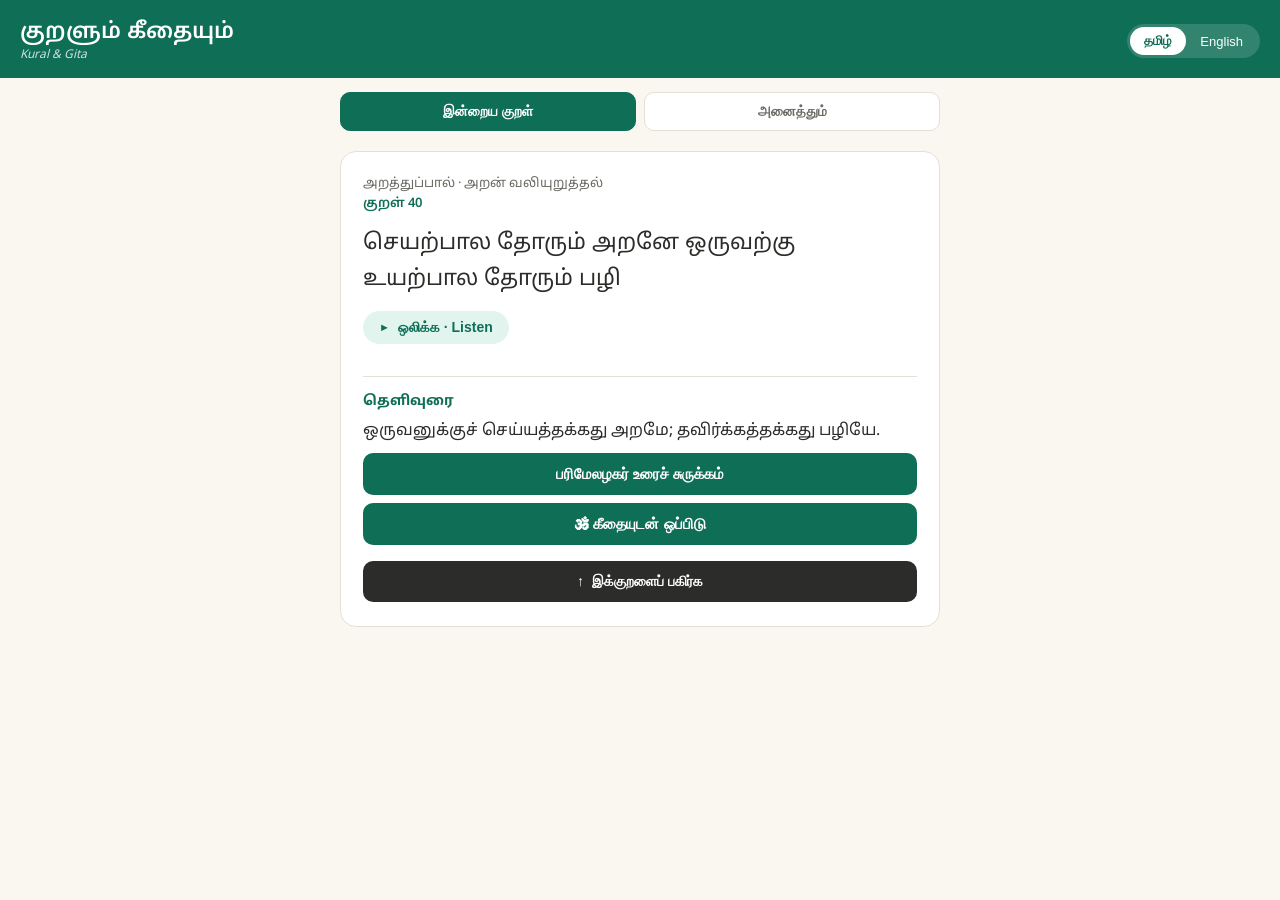
==== commit bcdceeb1: "Tamil labels, visarga fix, highlighting, Devanagari in Tamil mode, Next button, share URL" ====
--- a/app/index.html
+++ b/app/index.html
@@ -4,13 +4,6 @@
 <meta charset="UTF-8">
 <meta name="viewport" content="width=device-width, initial-scale=1, viewport-fit=cover">
 <meta name="theme-color" content="#0F6E56">
-<script>
-(function () {
-  var stored = localStorage.getItem('theme');
-  var theme = stored || (window.matchMedia('(prefers-color-scheme: dark)').matches ? 'dark' : 'light');
-  document.documentElement.setAttribute('data-theme', theme);
-})();
-</script>
 <title>குறளும் கீதையும் | Kural & Gita</title>
 <link rel="manifest" href="manifest.json">
 <link rel="apple-touch-icon" href="icons/icon-192.png">
@@ -29,16 +22,9 @@
     <h1>குறளும் கீதையும்</h1>
     <p class="tagline">Kural &amp; Gita</p>
   </div>
-  <div class="header-controls">
-    <div class="lang-toggle" role="group" aria-label="Language">
-      <button id="btn-ta" class="lang-btn active" data-lang="ta">தமிழ்</button>
-      <button id="btn-en" class="lang-btn" data-lang="en">English</button>
-    </div>
-    <button id="theme-toggle" class="theme-toggle" role="switch" aria-checked="false" aria-label="Switch to dark mode">
-      <span class="theme-toggle-track">
-        <span class="theme-toggle-thumb">☀️</span>
-      </span>
-    </button>
+  <div class="lang-toggle" role="group" aria-label="Language">
+    <button id="btn-ta" class="lang-btn active" data-lang="ta">தமிழ்</button>
+    <button id="btn-en" class="lang-btn" data-lang="en">English</button>
   </div>
 </header>
 
@@ -59,6 +45,9 @@
     <pre class="kural-text" data-field="kural_ta"></pre>
     <button class="play-btn" id="play-kural" aria-label="Play kural audio">
       <span class="play-icon">&#9658;</span> <span id="play-label">ஒலிக்க · Listen</span>
+    </button>
+    <button class="next-btn" id="next-kural" hidden aria-label="Go to next kural">
+      <span id="next-label">அடுத்தது · Next</span> <span>&#8594;</span>
     </button>
     <pre class="transliteration" data-field="kural_transliteration" hidden></pre>
     <p class="translation" data-field="translation_en" id="translation-en-block"></p>
--- a/app/styles.css
+++ b/app/styles.css
@@ -6,62 +6,6 @@
   --accent: #0F6E56;
   --accent-light: #E1F5EE;
   --border: #E4E0D4;
-  --accent-strong: #0F6E56;
-  --share-bg: var(--ink);
-  --share-fg: #fff;
-
-  --gita-badge-direct-bg: #FFE3B0;
-  --gita-badge-direct-fg: #8A4B14;
-  --gita-badge-direct-border: #D9A441;
-
-  --gita-badge-thematic-bg: #F1EFE8;
-  --gita-badge-thematic-fg: #5F5E5A;
-  --gita-badge-thematic-border: #D3D1C7;
-
-  --gita-block-bg: #FFF7EC;
-  --gita-block-border: #E8C39E;
-  --gita-block-strong-bg: #FFF9EE;
-  --gita-text-strong: #8A4B14;
-  --gita-text-stronger: #7A4109;
-  --gita-highlight: #B5651D;
-
-  --gita-chip-bg: #FFF0D6;
-  --gita-chip-fg: #8A4B14;
-  --gita-chip-playing-bg: #B5651D;
-  --gita-chip-playing-fg: #fff;
-}
-
-html[data-theme="dark"] {
-  --bg: #161512;
-  --card: #211F1B;
-  --ink: #F0EDE4;
-  --muted: #A6A399;
-  --accent: #3DBFA0;
-  --accent-light: #1B3B33;
-  --border: #3A3730;
-  --accent-strong: #0B5443;
-  --share-bg: #2E2B24;
-  --share-fg: #F0EDE4;
-
-  --gita-badge-direct-bg: #4A3216;
-  --gita-badge-direct-fg: #F5C97A;
-  --gita-badge-direct-border: #B5843A;
-
-  --gita-badge-thematic-bg: #2A2925;
-  --gita-badge-thematic-fg: #B8B5AB;
-  --gita-badge-thematic-border: #454239;
-
-  --gita-block-bg: #241C12;
-  --gita-block-border: #5C4526;
-  --gita-block-strong-bg: #2E2210;
-  --gita-text-strong: #E8B979;
-  --gita-text-stronger: #F0C387;
-  --gita-highlight: #D9924A;
-
-  --gita-chip-bg: #3D2C13;
-  --gita-chip-fg: #F0C387;
-  --gita-chip-playing-bg: #D9924A;
-  --gita-chip-playing-fg: #241C12;
 }
 
 * { box-sizing: border-box; }
@@ -80,7 +24,7 @@
   align-items: center;
   justify-content: space-between;
   padding: max(20px, env(safe-area-inset-top)) max(20px, env(safe-area-inset-right)) 16px max(20px, env(safe-area-inset-left));
-  background: var(--accent-strong);
+  background: var(--accent);
   color: #fff;
 }
 
@@ -104,12 +48,6 @@
   font-weight: 600;
 }
 
-.header-controls {
-  display: flex;
-  align-items: center;
-  gap: 10px;
-}
-
 .lang-toggle {
   display: flex;
   background: rgba(255,255,255,0.15);
@@ -117,42 +55,6 @@
   padding: 3px;
 }
 
-.theme-toggle {
-  border: none;
-  background: transparent;
-  padding: 0;
-  cursor: pointer;
-  flex-shrink: 0;
-}
-
-.theme-toggle-track {
-  display: flex;
-  align-items: center;
-  width: 44px;
-  height: 24px;
-  padding: 2px;
-  background: rgba(255,255,255,0.15);
-  border-radius: 20px;
-  transition: background 0.2s;
-}
-
-.theme-toggle-thumb {
-  display: flex;
-  align-items: center;
-  justify-content: center;
-  width: 20px;
-  height: 20px;
-  border-radius: 50%;
-  background: #fff;
-  font-size: 11px;
-  line-height: 1;
-  transition: transform 0.2s;
-}
-
-.theme-toggle[aria-checked="true"] .theme-toggle-thumb {
-  transform: translateX(20px);
-}
-
 .lang-btn {
   border: none;
   background: transparent;
@@ -165,7 +67,7 @@
 
 .lang-btn.active {
   background: #fff;
-  color: var(--accent-strong);
+  color: var(--accent);
   font-weight: 600;
 }
 
@@ -197,9 +99,9 @@
 }
 
 .view-tab.active {
-  background: var(--accent-strong);
-  color: #fff;
-  border-color: var(--accent-strong);
+  background: var(--accent);
+  color: #fff;
+  border-color: var(--accent);
 }
 
 .back-btn {
@@ -242,9 +144,9 @@
 }
 
 .match-badge.direct {
-  background: var(--gita-badge-direct-bg);
-  color: var(--gita-badge-direct-fg);
-  border: 1.5px solid var(--gita-badge-direct-border);
+  background: #FFE3B0;
+  color: #8A4B14;
+  border: 1.5px solid #D9A441;
   font-weight: 700;
   box-shadow: 0 0 0 2px rgba(217, 164, 65, 0.15);
 }
@@ -256,20 +158,20 @@
 }
 
 .match-badge.thematic {
-  background: var(--gita-badge-thematic-bg);
-  color: var(--gita-badge-thematic-fg);
-  border: 1px solid var(--gita-badge-thematic-border);
+  background: #F1EFE8;
+  color: #5F5E5A;
+  border: 1px solid #D3D1C7;
 }
 
 .gita-block.strength-direct {
-  border: 2px solid var(--gita-badge-direct-border);
-  background: var(--gita-block-strong-bg);
+  border: 2px solid #D9A441;
+  background: #FFF9EE;
 }
 
 .gita-block.strength-direct .gita-verse,
 .gita-block.strength-direct .gita-verse-sa {
   font-weight: 700;
-  color: var(--gita-text-stronger);
+  color: #7A4109;
 }
 
 .gita-block.strength-close .gita-verse,
@@ -309,8 +211,8 @@
 }
 
 .highlights-group {
-  background: var(--gita-block-bg);
-  border: 1px solid var(--gita-block-border);
+  background: #FFF7EC;
+  border: 1px solid #E8C39E;
   border-radius: 12px;
   overflow: hidden;
   margin-bottom: 16px;
@@ -323,7 +225,7 @@
   cursor: pointer;
   font-weight: 600;
   font-size: 14px;
-  color: var(--gita-text-strong);
+  color: #8A4B14;
   list-style: none;
 }
 
@@ -347,8 +249,8 @@
   align-items: center;
   gap: 10px;
   text-align: left;
-  background: var(--card);
-  border: 1px solid var(--gita-block-border);
+  background: #fff;
+  border: 1px solid #E8C39E;
   border-radius: 10px;
   padding: 10px 14px;
   cursor: pointer;
@@ -359,8 +261,8 @@
 
 .highlight-item .hl-num {
   flex-shrink: 0;
-  background: var(--gita-chip-bg);
-  color: var(--gita-chip-fg);
+  background: #FFF0D6;
+  color: #8A4B14;
   font-weight: 600;
   font-size: 12px;
   border-radius: 8px;
@@ -494,7 +396,7 @@
 }
 
 .gita-btn {
-  background: var(--accent-strong);
+  background: var(--accent);
   color: #fff;
   border: none;
   margin-top: 18px;
@@ -503,21 +405,21 @@
 .gita-block {
   margin-top: 14px;
   padding: 16px;
-  background: var(--gita-block-bg);
-  border: 1px solid var(--gita-block-border);
+  background: #FFF7EC;
+  border: 1px solid #E8C39E;
   border-radius: 12px;
 }
 
 .gita-block h3 {
   margin: 0 0 8px;
   font-size: 14px;
-  color: var(--gita-highlight);
+  color: #B5651D;
 }
 
 .gita-verse-ta {
   font-family: 'Noto Sans Tamil', sans-serif;
   font-size: 15px;
-  color: var(--gita-text-strong);
+  color: #8A4B14;
   margin: 0 0 10px;
   line-height: 1.6;
 }
@@ -525,23 +427,23 @@
 .gita-verse-sa {
   font-family: 'Noto Sans Devanagari', sans-serif;
   font-size: 16px;
-  color: var(--gita-text-strong);
+  color: #8A4B14;
   margin: 0 0 10px;
   line-height: 1.7;
 }
 
 .gita-highlight {
   font-weight: 800;
-  color: var(--gita-highlight);
-  border-bottom: 2px solid var(--gita-badge-direct-border);
+  color: #B5651D;
+  border-bottom: 2px solid #D9A441;
 }
 
 .gita-play-btn {
   display: inline-flex;
   align-items: center;
   gap: 6px;
-  background: var(--gita-chip-bg);
-  color: var(--gita-chip-fg);
+  background: #FFF0D6;
+  color: #8A4B14;
   border: none;
   border-radius: 16px;
   padding: 6px 14px;
@@ -552,8 +454,8 @@
 }
 
 .gita-play-btn.playing {
-  background: var(--gita-chip-playing-bg);
-  color: var(--gita-chip-playing-fg);
+  background: #B5651D;
+  color: #fff;
 }
 
 .gita-ref {
@@ -566,7 +468,7 @@
 .gita-verse {
   font-style: italic;
   font-size: 15px;
-  color: var(--gita-text-strong);
+  color: #8A4B14;
   margin: 0 0 6px;
 }
 
@@ -580,7 +482,7 @@
   font-size: 14px;
   line-height: 1.6;
   margin: 0;
-  border-top: 1px dashed var(--gita-block-border);
+  border-top: 1px dashed #E8C39E;
   padding-top: 10px;
 }
 
@@ -592,8 +494,8 @@
   width: 100%;
   margin-top: 16px;
   padding: 12px;
-  background: var(--share-bg);
-  color: var(--share-fg);
+  background: var(--ink);
+  color: #fff;
   border: none;
   border-radius: 10px;
   font-size: 14px;
@@ -635,10 +537,33 @@
   font-weight: 600;
   cursor: pointer;
   margin-bottom: 14px;
+  margin-right: 8px;
+}
+
+.next-btn {
+  align-items: center;
+  gap: 6px;
+  background: var(--accent);
+  color: #fff;
+  border: none;
+  border-radius: 20px;
+  padding: 8px 16px;
+  font-size: 14px;
+  font-weight: 600;
+  cursor: pointer;
+  margin-bottom: 14px;
+}
+
+.next-btn[hidden] {
+  display: none;
+}
+
+.next-btn:not([hidden]) {
+  display: inline-flex;
 }
 
 .play-btn.playing {
-  background: var(--accent-strong);
+  background: var(--accent);
   color: #fff;
 }
 
@@ -669,7 +594,7 @@
   padding: 12px;
   border: none;
   border-radius: 10px;
-  background: var(--accent-strong);
+  background: var(--accent);
   color: #fff;
   font-size: 15px;
   font-weight: 600;
@@ -686,7 +611,7 @@
 }
 
 .reveal-btn.secondary {
-  background: var(--accent-strong);
+  background: var(--accent);
   color: #fff;
   border: none;
 }
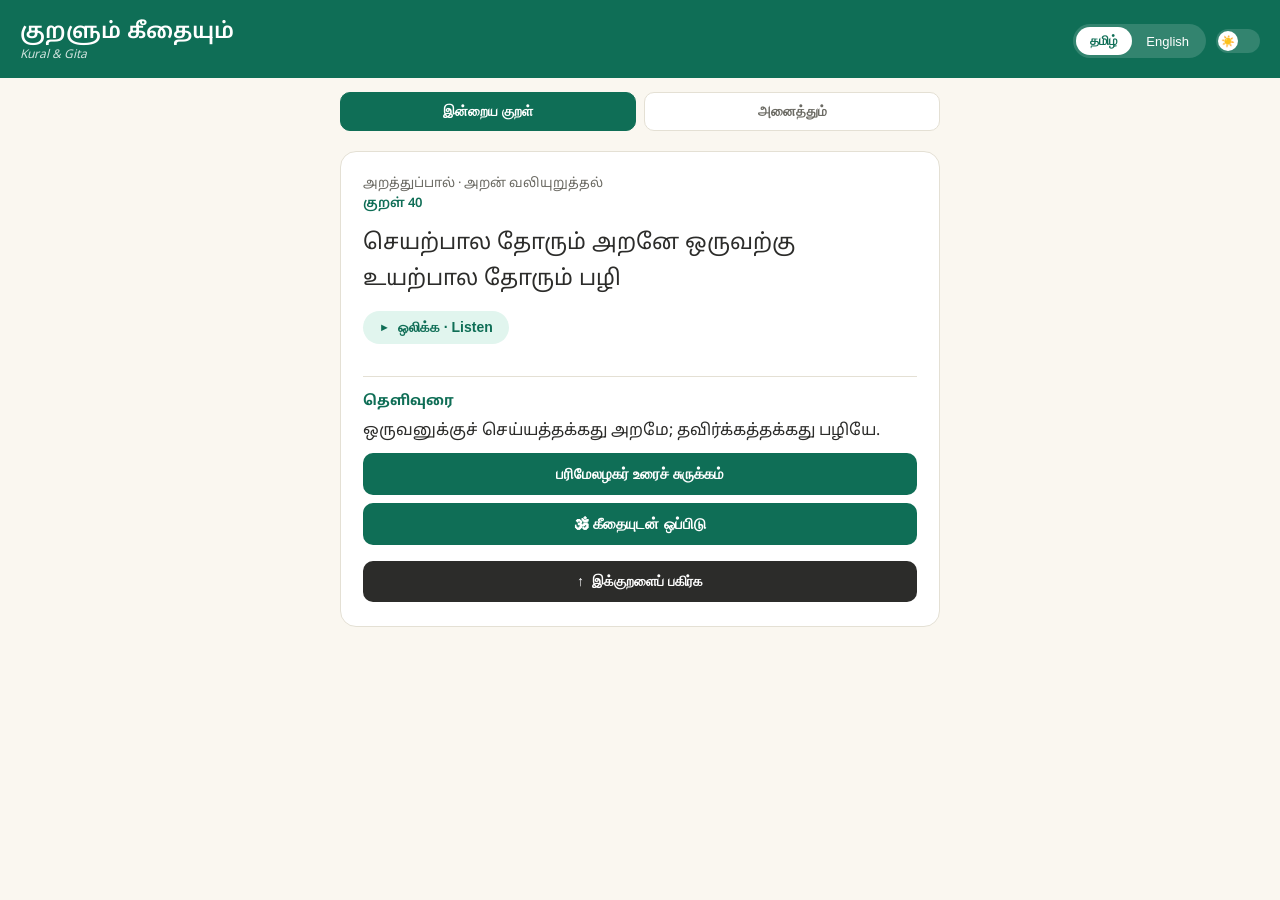
==== commit 7f04a144: "Sync index.html and styles.css updates" ====
--- a/app/index.html
+++ b/app/index.html
@@ -4,6 +4,13 @@
 <meta charset="UTF-8">
 <meta name="viewport" content="width=device-width, initial-scale=1, viewport-fit=cover">
 <meta name="theme-color" content="#0F6E56">
+<script>
+(function () {
+  var stored = localStorage.getItem('theme');
+  var theme = stored || (window.matchMedia('(prefers-color-scheme: dark)').matches ? 'dark' : 'light');
+  document.documentElement.setAttribute('data-theme', theme);
+})();
+</script>
 <title>குறளும் கீதையும் | Kural & Gita</title>
 <link rel="manifest" href="manifest.json">
 <link rel="apple-touch-icon" href="icons/icon-192.png">
@@ -22,9 +29,16 @@
     <h1>குறளும் கீதையும்</h1>
     <p class="tagline">Kural &amp; Gita</p>
   </div>
-  <div class="lang-toggle" role="group" aria-label="Language">
-    <button id="btn-ta" class="lang-btn active" data-lang="ta">தமிழ்</button>
-    <button id="btn-en" class="lang-btn" data-lang="en">English</button>
+  <div class="header-controls">
+    <div class="lang-toggle" role="group" aria-label="Language">
+      <button id="btn-ta" class="lang-btn active" data-lang="ta">தமிழ்</button>
+      <button id="btn-en" class="lang-btn" data-lang="en">English</button>
+    </div>
+    <button id="theme-toggle" class="theme-toggle" role="switch" aria-checked="false" aria-label="Switch to dark mode">
+      <span class="theme-toggle-track">
+        <span class="theme-toggle-thumb">☀️</span>
+      </span>
+    </button>
   </div>
 </header>
 
--- a/app/styles.css
+++ b/app/styles.css
@@ -6,6 +6,62 @@
   --accent: #0F6E56;
   --accent-light: #E1F5EE;
   --border: #E4E0D4;
+  --accent-strong: #0F6E56;
+  --share-bg: var(--ink);
+  --share-fg: #fff;
+
+  --gita-badge-direct-bg: #FFE3B0;
+  --gita-badge-direct-fg: #8A4B14;
+  --gita-badge-direct-border: #D9A441;
+
+  --gita-badge-thematic-bg: #F1EFE8;
+  --gita-badge-thematic-fg: #5F5E5A;
+  --gita-badge-thematic-border: #D3D1C7;
+
+  --gita-block-bg: #FFF7EC;
+  --gita-block-border: #E8C39E;
+  --gita-block-strong-bg: #FFF9EE;
+  --gita-text-strong: #8A4B14;
+  --gita-text-stronger: #7A4109;
+  --gita-highlight: #B5651D;
+
+  --gita-chip-bg: #FFF0D6;
+  --gita-chip-fg: #8A4B14;
+  --gita-chip-playing-bg: #B5651D;
+  --gita-chip-playing-fg: #fff;
+}
+
+html[data-theme="dark"] {
+  --bg: #161512;
+  --card: #211F1B;
+  --ink: #F0EDE4;
+  --muted: #A6A399;
+  --accent: #3DBFA0;
+  --accent-light: #1B3B33;
+  --border: #3A3730;
+  --accent-strong: #0B5443;
+  --share-bg: #2E2B24;
+  --share-fg: #F0EDE4;
+
+  --gita-badge-direct-bg: #4A3216;
+  --gita-badge-direct-fg: #F5C97A;
+  --gita-badge-direct-border: #B5843A;
+
+  --gita-badge-thematic-bg: #2A2925;
+  --gita-badge-thematic-fg: #B8B5AB;
+  --gita-badge-thematic-border: #454239;
+
+  --gita-block-bg: #241C12;
+  --gita-block-border: #5C4526;
+  --gita-block-strong-bg: #2E2210;
+  --gita-text-strong: #E8B979;
+  --gita-text-stronger: #F0C387;
+  --gita-highlight: #D9924A;
+
+  --gita-chip-bg: #3D2C13;
+  --gita-chip-fg: #F0C387;
+  --gita-chip-playing-bg: #D9924A;
+  --gita-chip-playing-fg: #241C12;
 }
 
 * { box-sizing: border-box; }
@@ -24,8 +80,50 @@
   align-items: center;
   justify-content: space-between;
   padding: max(20px, env(safe-area-inset-top)) max(20px, env(safe-area-inset-right)) 16px max(20px, env(safe-area-inset-left));
-  background: var(--accent);
+  background: var(--accent-strong);
   color: #fff;
+}
+
+.header-controls {
+  display: flex;
+  align-items: center;
+  gap: 10px;
+}
+
+.theme-toggle {
+  border: none;
+  background: transparent;
+  padding: 0;
+  cursor: pointer;
+  flex-shrink: 0;
+}
+
+.theme-toggle-track {
+  display: flex;
+  align-items: center;
+  width: 44px;
+  height: 24px;
+  padding: 2px;
+  background: rgba(255,255,255,0.15);
+  border-radius: 20px;
+  transition: background 0.2s;
+}
+
+.theme-toggle-thumb {
+  display: flex;
+  align-items: center;
+  justify-content: center;
+  width: 20px;
+  height: 20px;
+  border-radius: 50%;
+  background: #fff;
+  font-size: 11px;
+  line-height: 1;
+  transition: transform 0.2s;
+}
+
+.theme-toggle[aria-checked="true"] .theme-toggle-thumb {
+  transform: translateX(20px);
 }
 
 .brand h1 {
@@ -67,7 +165,7 @@
 
 .lang-btn.active {
   background: #fff;
-  color: var(--accent);
+  color: var(--accent-strong);
   font-weight: 600;
 }
 
@@ -99,9 +197,9 @@
 }
 
 .view-tab.active {
-  background: var(--accent);
+  background: var(--accent-strong);
   color: #fff;
-  border-color: var(--accent);
+  border-color: var(--accent-strong);
 }
 
 .back-btn {
@@ -144,9 +242,9 @@
 }
 
 .match-badge.direct {
-  background: #FFE3B0;
-  color: #8A4B14;
-  border: 1.5px solid #D9A441;
+  background: var(--gita-badge-direct-bg);
+  color: var(--gita-badge-direct-fg);
+  border: 1.5px solid var(--gita-badge-direct-border);
   font-weight: 700;
   box-shadow: 0 0 0 2px rgba(217, 164, 65, 0.15);
 }
@@ -158,20 +256,20 @@
 }
 
 .match-badge.thematic {
-  background: #F1EFE8;
-  color: #5F5E5A;
-  border: 1px solid #D3D1C7;
+  background: var(--gita-badge-thematic-bg);
+  color: var(--gita-badge-thematic-fg);
+  border: 1px solid var(--gita-badge-thematic-border);
 }
 
 .gita-block.strength-direct {
-  border: 2px solid #D9A441;
-  background: #FFF9EE;
+  border: 2px solid var(--gita-badge-direct-border);
+  background: var(--gita-block-strong-bg);
 }
 
 .gita-block.strength-direct .gita-verse,
 .gita-block.strength-direct .gita-verse-sa {
   font-weight: 700;
-  color: #7A4109;
+  color: var(--gita-text-stronger);
 }
 
 .gita-block.strength-close .gita-verse,
@@ -211,8 +309,8 @@
 }
 
 .highlights-group {
-  background: #FFF7EC;
-  border: 1px solid #E8C39E;
+  background: var(--gita-block-bg);
+  border: 1px solid var(--gita-block-border);
   border-radius: 12px;
   overflow: hidden;
   margin-bottom: 16px;
@@ -225,7 +323,7 @@
   cursor: pointer;
   font-weight: 600;
   font-size: 14px;
-  color: #8A4B14;
+  color: var(--gita-text-strong);
   list-style: none;
 }
 
@@ -249,8 +347,8 @@
   align-items: center;
   gap: 10px;
   text-align: left;
-  background: #fff;
-  border: 1px solid #E8C39E;
+  background: var(--card);
+  border: 1px solid var(--gita-block-border);
   border-radius: 10px;
   padding: 10px 14px;
   cursor: pointer;
@@ -261,8 +359,8 @@
 
 .highlight-item .hl-num {
   flex-shrink: 0;
-  background: #FFF0D6;
-  color: #8A4B14;
+  background: var(--gita-chip-bg);
+  color: var(--gita-chip-fg);
   font-weight: 600;
   font-size: 12px;
   border-radius: 8px;
@@ -396,7 +494,7 @@
 }
 
 .gita-btn {
-  background: var(--accent);
+  background: var(--accent-strong);
   color: #fff;
   border: none;
   margin-top: 18px;
@@ -405,21 +503,21 @@
 .gita-block {
   margin-top: 14px;
   padding: 16px;
-  background: #FFF7EC;
-  border: 1px solid #E8C39E;
+  background: var(--gita-block-bg);
+  border: 1px solid var(--gita-block-border);
   border-radius: 12px;
 }
 
 .gita-block h3 {
   margin: 0 0 8px;
   font-size: 14px;
-  color: #B5651D;
+  color: var(--gita-highlight);
 }
 
 .gita-verse-ta {
   font-family: 'Noto Sans Tamil', sans-serif;
   font-size: 15px;
-  color: #8A4B14;
+  color: var(--gita-text-strong);
   margin: 0 0 10px;
   line-height: 1.6;
 }
@@ -427,23 +525,23 @@
 .gita-verse-sa {
   font-family: 'Noto Sans Devanagari', sans-serif;
   font-size: 16px;
-  color: #8A4B14;
+  color: var(--gita-text-strong);
   margin: 0 0 10px;
   line-height: 1.7;
 }
 
 .gita-highlight {
   font-weight: 800;
-  color: #B5651D;
-  border-bottom: 2px solid #D9A441;
+  color: var(--gita-highlight);
+  border-bottom: 2px solid var(--gita-badge-direct-border);
 }
 
 .gita-play-btn {
   display: inline-flex;
   align-items: center;
   gap: 6px;
-  background: #FFF0D6;
-  color: #8A4B14;
+  background: var(--gita-chip-bg);
+  color: var(--gita-chip-fg);
   border: none;
   border-radius: 16px;
   padding: 6px 14px;
@@ -454,8 +552,8 @@
 }
 
 .gita-play-btn.playing {
-  background: #B5651D;
-  color: #fff;
+  background: var(--gita-chip-playing-bg);
+  color: var(--gita-chip-playing-fg);
 }
 
 .gita-ref {
@@ -468,7 +566,7 @@
 .gita-verse {
   font-style: italic;
   font-size: 15px;
-  color: #8A4B14;
+  color: var(--gita-text-strong);
   margin: 0 0 6px;
 }
 
@@ -482,7 +580,7 @@
   font-size: 14px;
   line-height: 1.6;
   margin: 0;
-  border-top: 1px dashed #E8C39E;
+  border-top: 1px dashed var(--gita-block-border);
   padding-top: 10px;
 }
 
@@ -494,8 +592,8 @@
   width: 100%;
   margin-top: 16px;
   padding: 12px;
-  background: var(--ink);
-  color: #fff;
+  background: var(--share-bg);
+  color: var(--share-fg);
   border: none;
   border-radius: 10px;
   font-size: 14px;
@@ -543,7 +641,7 @@
 .next-btn {
   align-items: center;
   gap: 6px;
-  background: var(--accent);
+  background: var(--accent-strong);
   color: #fff;
   border: none;
   border-radius: 20px;
@@ -563,7 +661,7 @@
 }
 
 .play-btn.playing {
-  background: var(--accent);
+  background: var(--accent-strong);
   color: #fff;
 }
 
@@ -594,7 +692,7 @@
   padding: 12px;
   border: none;
   border-radius: 10px;
-  background: var(--accent);
+  background: var(--accent-strong);
   color: #fff;
   font-size: 15px;
   font-weight: 600;
@@ -611,7 +709,7 @@
 }
 
 .reveal-btn.secondary {
-  background: var(--accent);
+  background: var(--accent-strong);
   color: #fff;
   border: none;
 }
